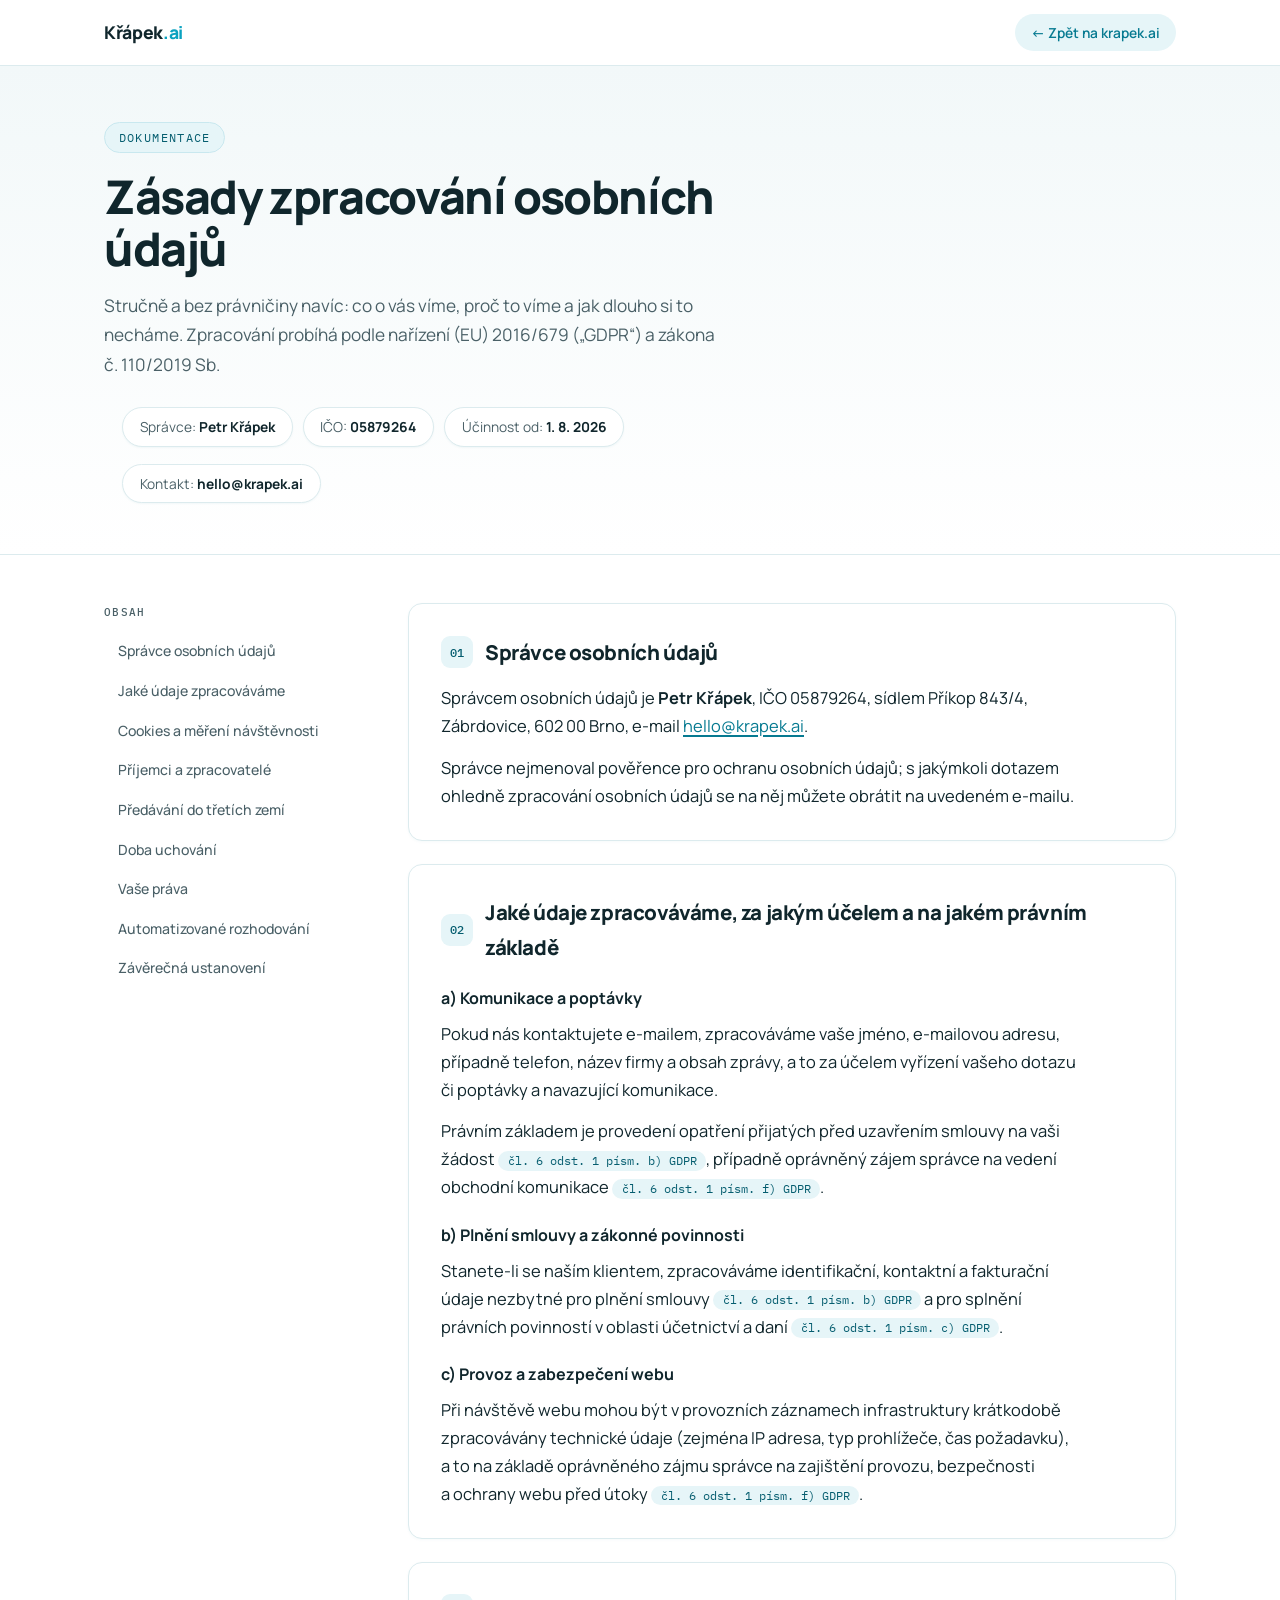
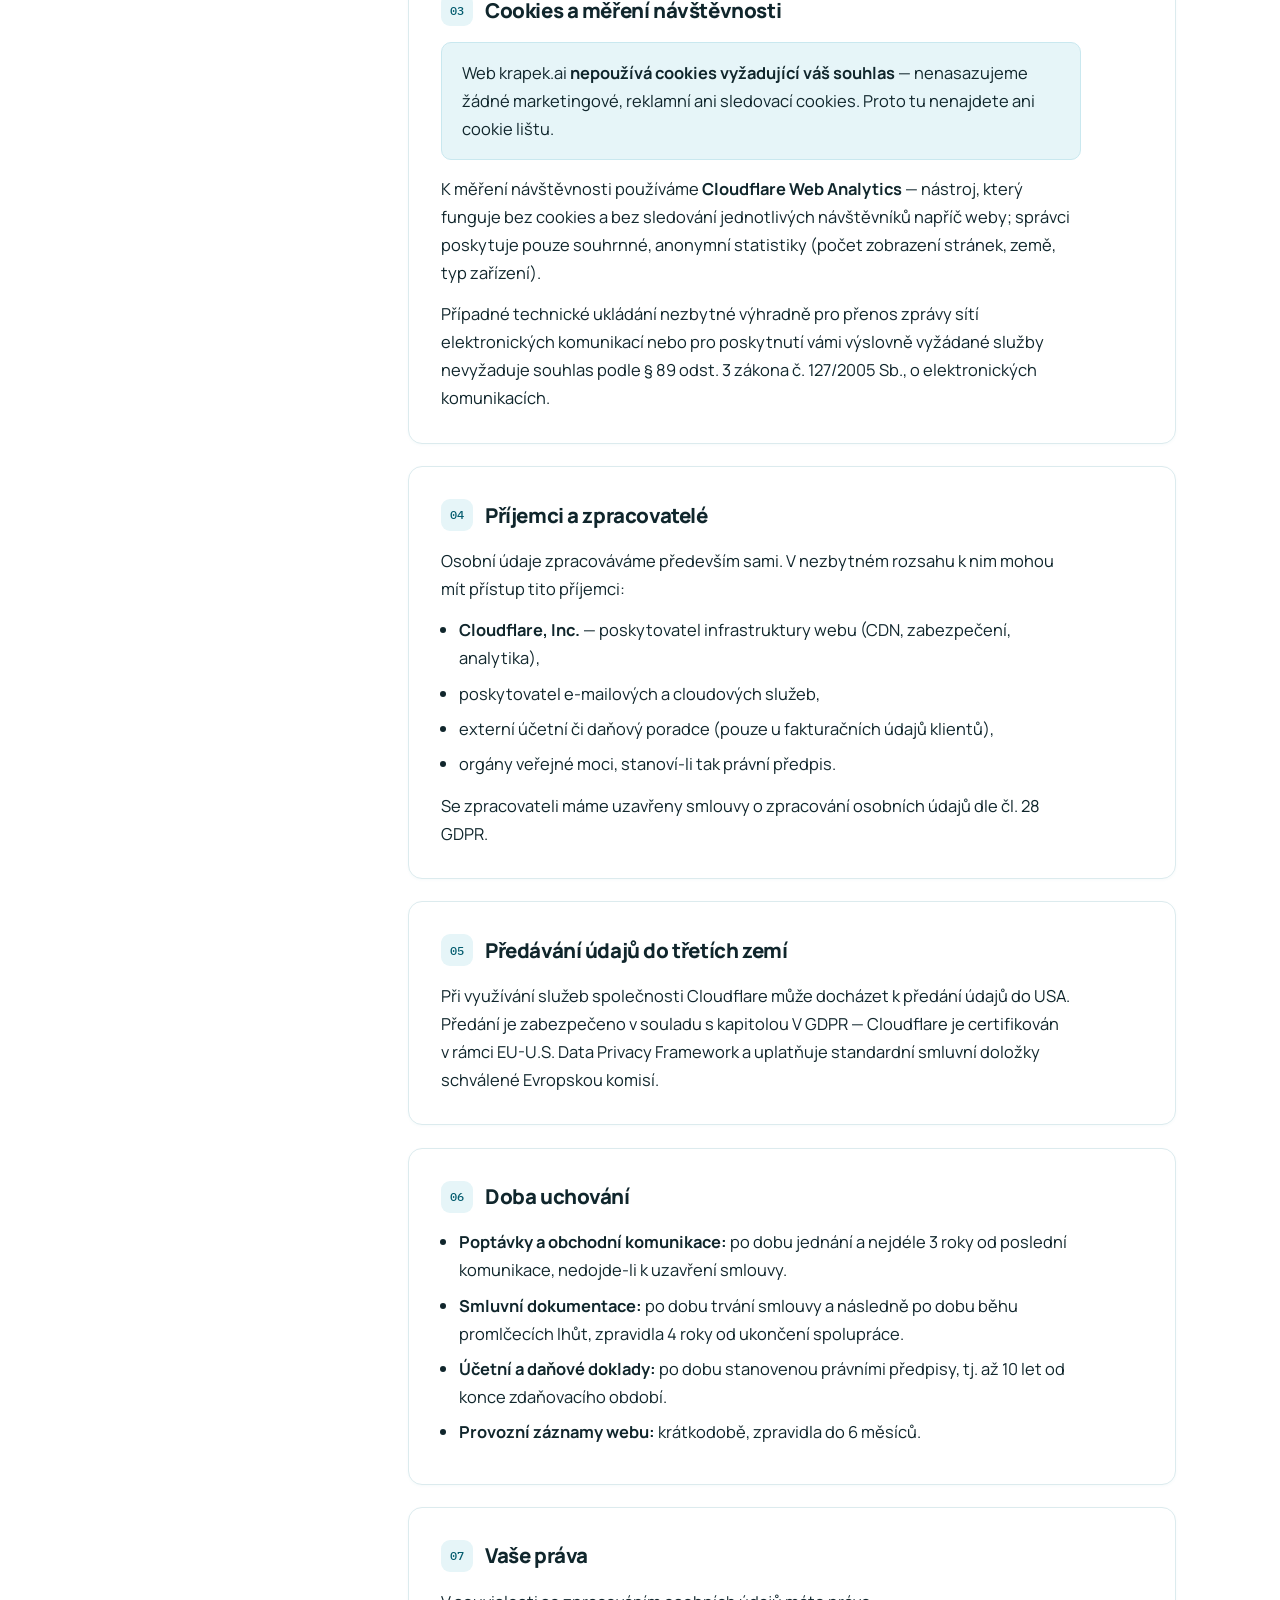
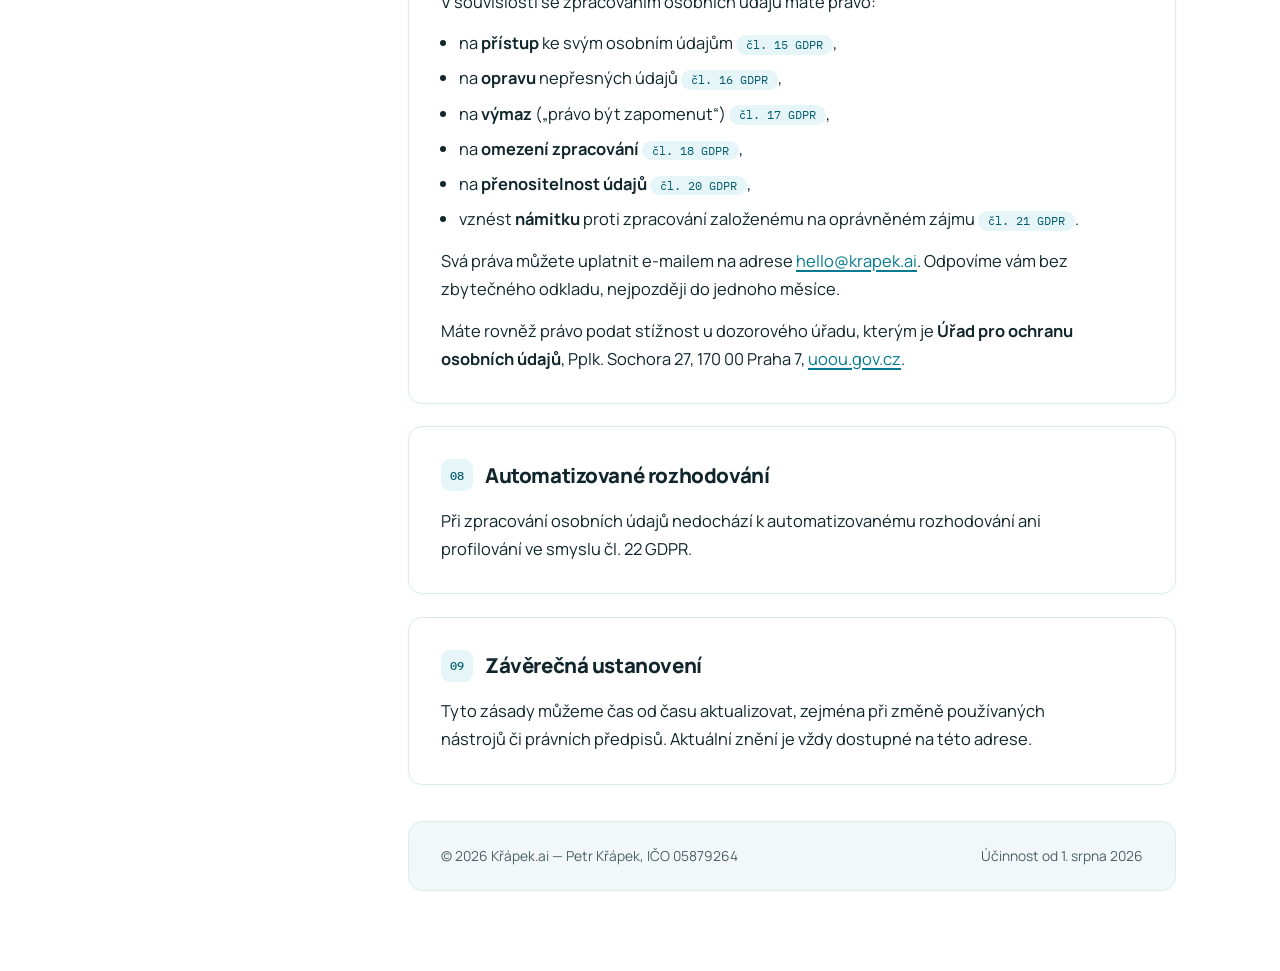
==== index.html @ 49b357d6 "Add files via upload" ====
<!DOCTYPE html>
<html lang="cs">
<head>
<meta charset="UTF-8">
<meta name="viewport" content="width=device-width, initial-scale=1.0">
<title>Zásady zpracování osobních údajů — Křápek.ai</title>
<meta name="description" content="Zásady zpracování osobních údajů webu krapek.ai — kdo je správce, jaké údaje zpracováváme, cookies a vaše práva podle GDPR.">
<meta name="robots" content="index, follow">
<meta name="theme-color" content="#0aa2c0">
<meta name="color-scheme" content="light">
<link rel="canonical" href="https://doc.krapek.ai/">
<link rel="preconnect" href="https://fonts.googleapis.com">
<link rel="preconnect" href="https://fonts.gstatic.com" crossorigin>
<link href="https://fonts.googleapis.com/css2?family=Manrope:wght@400;500;600;700;800&family=IBM+Plex+Mono:wght@400;500&display=swap" rel="stylesheet">
<style>
  :root {
    --ink: #10262c;
    --ink-soft: #4a6067;
    --paper: #ffffff;
    --mist: #f2f8f9;
    --line: #dcebee;
    --teal: #0aa2c0;
    --teal-deep: #067a91;
    --teal-ink: #055d6f;
    --teal-wash: #e6f5f8;
    --sans: "Manrope", system-ui, sans-serif;
    --mono: "IBM Plex Mono", ui-monospace, monospace;
    --radius: 14px;
  }
  * { margin: 0; padding: 0; box-sizing: border-box; }
  html { scroll-behavior: smooth; }
  @media (prefers-reduced-motion: reduce) { html { scroll-behavior: auto; } }
  body {
    font-family: var(--sans);
    background: var(--paper);
    color: var(--ink);
    font-size: 1.03rem;
    line-height: 1.7;
  }
  a { color: var(--teal-deep); text-decoration-thickness: 1.5px; text-underline-offset: 3px; }
  a:hover { color: var(--teal); }
  :focus-visible { outline: 2.5px solid var(--teal); outline-offset: 3px; border-radius: 6px; }

  .top {
    position: sticky;
    top: 0;
    z-index: 10;
    background: rgba(255,255,255,0.92);
    backdrop-filter: blur(8px);
    border-bottom: 1px solid var(--line);
  }
  .top-inner {
    max-width: 70rem;
    margin: 0 auto;
    padding: 0.9rem 1.5rem;
    display: flex;
    align-items: center;
    justify-content: space-between;
    gap: 1rem;
  }
  .wordmark {
    font-weight: 800;
    font-size: 1.1rem;
    color: var(--ink);
    text-decoration: none;
    letter-spacing: -0.02em;
  }
  .wordmark span { color: var(--teal); }
  .back-link {
    font-size: 0.86rem;
    font-weight: 600;
    text-decoration: none;
    color: var(--teal-deep);
    background: var(--teal-wash);
    border-radius: 999px;
    padding: 0.4rem 1rem;
  }
  .back-link:hover { background: #d8eff4; color: var(--teal-ink); }

  .hero {
    background: linear-gradient(180deg, var(--mist) 0%, #ffffff 100%);
    border-bottom: 1px solid var(--line);
  }
  .hero-inner {
    max-width: 70rem;
    margin: 0 auto;
    padding: 3.5rem 1.5rem 2.75rem;
  }
  .eyebrow {
    display: inline-block;
    font-family: var(--mono);
    font-size: 0.72rem;
    text-transform: uppercase;
    letter-spacing: 0.12em;
    color: var(--teal-ink);
    background: var(--teal-wash);
    border: 1px solid #c9e8ef;
    border-radius: 999px;
    padding: 0.3rem 0.85rem;
    margin-bottom: 1.1rem;
  }
  h1 {
    font-weight: 800;
    font-size: clamp(1.9rem, 4.5vw, 2.9rem);
    line-height: 1.12;
    letter-spacing: -0.03em;
    max-width: 22ch;
    margin-bottom: 1rem;
  }
  .hero p.lede {
    max-width: 58ch;
    color: var(--ink-soft);
    font-size: 1.08rem;
    margin-bottom: 1.75rem;
  }
  .record {
    display: flex;
    flex-wrap: wrap;
    gap: 0.6rem;
    list-style: none;
  }
  .record li {
    background: #fff;
    border: 1px solid var(--line);
    border-radius: 999px;
    padding: 0.45rem 1.05rem;
    font-size: 0.86rem;
    color: var(--ink-soft);
    box-shadow: 0 1px 2px rgba(6, 122, 145, 0.05);
  }
  .record li strong { color: var(--ink); font-weight: 700; }

  .shell {
    max-width: 70rem;
    margin: 0 auto;
    padding: 3rem 1.5rem 5rem;
    display: grid;
    grid-template-columns: 15.5rem minmax(0, 1fr);
    gap: 3.5rem;
  }

  nav.toc {
    position: sticky;
    top: 5rem;
    align-self: start;
    font-size: 0.88rem;
  }
  nav.toc h2 {
    font-family: var(--mono);
    font-size: 0.68rem;
    text-transform: uppercase;
    letter-spacing: 0.12em;
    color: var(--ink-soft);
    font-weight: 500;
    margin-bottom: 0.8rem;
  }
  nav.toc ol { list-style: none; }
  nav.toc a {
    display: block;
    padding: 0.42rem 0.9rem;
    border-radius: 8px;
    color: var(--ink-soft);
    font-weight: 500;
    text-decoration: none;
    line-height: 1.35;
  }
  nav.toc a:hover { color: var(--teal-ink); background: var(--teal-wash); }

  main { min-width: 0; }
  section {
    background: #fff;
    border: 1px solid var(--line);
    border-radius: var(--radius);
    padding: 1.9rem 2rem;
    margin-bottom: 1.4rem;
    box-shadow: 0 1px 3px rgba(6, 122, 145, 0.04);
  }
  h2.sec {
    font-weight: 800;
    font-size: 1.28rem;
    letter-spacing: -0.02em;
    margin-bottom: 0.9rem;
    display: flex;
    align-items: center;
    gap: 0.75rem;
  }
  h2.sec .num {
    flex: none;
    width: 2rem;
    height: 2rem;
    display: grid;
    place-items: center;
    background: var(--teal-wash);
    color: var(--teal-ink);
    border-radius: 9px;
    font-family: var(--mono);
    font-size: 0.78rem;
    font-weight: 500;
  }
  h3 {
    font-weight: 700;
    font-size: 1rem;
    margin: 1.3rem 0 0.45rem;
  }
  p { margin-bottom: 0.85rem; max-width: 64ch; }
  p:last-child, ul:last-child { margin-bottom: 0; }
  ul { margin: 0 0 0.85rem 1.15rem; max-width: 62ch; }
  li { margin-bottom: 0.45rem; }
  .basis {
    font-family: var(--mono);
    font-size: 0.72rem;
    color: var(--teal-ink);
    background: var(--teal-wash);
    border-radius: 999px;
    padding: 0.14rem 0.6rem;
    white-space: nowrap;
  }
  .note {
    background: var(--teal-wash);
    border: 1px solid #c9e8ef;
    border-radius: 10px;
    padding: 1rem 1.25rem;
    max-width: 64ch;
    margin-bottom: 0.9rem;
  }
  .note p { margin: 0; }

  footer.doc-foot {
    margin-top: 2.25rem;
    padding: 1.4rem 2rem;
    background: var(--mist);
    border: 1px solid var(--line);
    border-radius: var(--radius);
    font-size: 0.86rem;
    color: var(--ink-soft);
    display: flex;
    flex-wrap: wrap;
    justify-content: space-between;
    gap: 0.75rem;
  }

  @media (max-width: 52rem) {
    .shell { grid-template-columns: 1fr; gap: 2rem; padding-top: 2rem; }
    nav.toc { position: static; }
    nav.toc ol { display: flex; flex-wrap: wrap; gap: 0.15rem 0.35rem; }
    nav.toc a { padding: 0.3rem 0.7rem; background: var(--mist); border-radius: 999px; }
    section { padding: 1.5rem 1.25rem; }
    footer.doc-foot { padding: 1.25rem; }
  }
</style>
</head>
<body>

<header class="top">
  <div class="top-inner">
    <a class="wordmark" href="https://krapek.ai">Křápek<span>.ai</span></a>
    <a class="back-link" href="https://krapek.ai">← Zpět na krapek.ai</a>
  </div>
</header>

<div class="hero">
  <div class="hero-inner">
    <span class="eyebrow">Dokumentace</span>
    <h1>Zásady zpracování osobních údajů</h1>
    <p class="lede">Stručně a bez právničiny navíc: co o vás víme, proč to víme a jak dlouho si to necháme. Zpracování probíhá podle nařízení (EU) 2016/679 („GDPR“) a zákona č.&nbsp;110/2019&nbsp;Sb.</p>
    <ul class="record">
      <li>Správce: <strong>Petr Křápek</strong></li>
      <li>IČO: <strong>05879264</strong></li>
      <li>Účinnost od: <strong>1.&nbsp;8.&nbsp;2026</strong></li>
      <li>Kontakt: <strong>hello@krapek.ai</strong></li>
    </ul>
  </div>
</div>

<div class="shell">

  <nav class="toc" aria-label="Obsah dokumentu">
    <h2>Obsah</h2>
    <ol>
      <li><a href="#spravce">Správce osobních údajů</a></li>
      <li><a href="#udaje">Jaké údaje zpracováváme</a></li>
      <li><a href="#cookies">Cookies a měření návštěvnosti</a></li>
      <li><a href="#prijemci">Příjemci a zpracovatelé</a></li>
      <li><a href="#treti-zeme">Předávání do třetích zemí</a></li>
      <li><a href="#doba">Doba uchování</a></li>
      <li><a href="#prava">Vaše práva</a></li>
      <li><a href="#rozhodovani">Automatizované rozhodování</a></li>
      <li><a href="#zaver">Závěrečná ustanovení</a></li>
    </ol>
  </nav>

  <main>

    <section id="spravce">
      <h2 class="sec"><span class="num">01</span>Správce osobních údajů</h2>
      <p>Správcem osobních údajů je <strong>Petr Křápek</strong>, IČO&nbsp;05879264, sídlem Příkop&nbsp;843/4, Zábrdovice, 602&nbsp;00&nbsp;Brno, e-mail <a href="mailto:hello@krapek.ai">hello@krapek.ai</a>.</p>
      <p>Správce nejmenoval pověřence pro ochranu osobních údajů; s&nbsp;jakýmkoli dotazem ohledně zpracování osobních údajů se na něj můžete obrátit na uvedeném e-mailu.</p>
    </section>

    <section id="udaje">
      <h2 class="sec"><span class="num">02</span>Jaké údaje zpracováváme, za jakým účelem a&nbsp;na jakém právním základě</h2>

      <h3>a) Komunikace a&nbsp;poptávky</h3>
      <p>Pokud nás kontaktujete e-mailem, zpracováváme vaše jméno, e-mailovou adresu, případně telefon, název firmy a&nbsp;obsah zprávy, a&nbsp;to za účelem vyřízení vašeho dotazu či poptávky a&nbsp;navazující komunikace.</p>
      <p>Právním základem je provedení opatření přijatých před uzavřením smlouvy na vaši žádost <span class="basis">čl.&nbsp;6&nbsp;odst.&nbsp;1 písm.&nbsp;b) GDPR</span>, případně oprávněný zájem správce na vedení obchodní komunikace <span class="basis">čl.&nbsp;6&nbsp;odst.&nbsp;1 písm.&nbsp;f) GDPR</span>.</p>

      <h3>b) Plnění smlouvy a&nbsp;zákonné povinnosti</h3>
      <p>Stanete-li se naším klientem, zpracováváme identifikační, kontaktní a&nbsp;fakturační údaje nezbytné pro plnění smlouvy <span class="basis">čl.&nbsp;6&nbsp;odst.&nbsp;1 písm.&nbsp;b) GDPR</span> a&nbsp;pro splnění právních povinností v&nbsp;oblasti účetnictví a&nbsp;daní <span class="basis">čl.&nbsp;6&nbsp;odst.&nbsp;1 písm.&nbsp;c) GDPR</span>.</p>

      <h3>c) Provoz a&nbsp;zabezpečení webu</h3>
      <p>Při návštěvě webu mohou být v&nbsp;provozních záznamech infrastruktury krátkodobě zpracovávány technické údaje (zejména IP&nbsp;adresa, typ prohlížeče, čas požadavku), a&nbsp;to na základě oprávněného zájmu správce na zajištění provozu, bezpečnosti a&nbsp;ochrany webu před útoky <span class="basis">čl.&nbsp;6&nbsp;odst.&nbsp;1 písm.&nbsp;f) GDPR</span>.</p>
    </section>

    <section id="cookies">
      <h2 class="sec"><span class="num">03</span>Cookies a&nbsp;měření návštěvnosti</h2>
      <div class="note">
        <p>Web krapek.ai <strong>nepoužívá cookies vyžadující váš souhlas</strong> — nenasazujeme žádné marketingové, reklamní ani sledovací cookies. Proto tu nenajdete ani cookie lištu.</p>
      </div>
      <p>K&nbsp;měření návštěvnosti používáme <strong>Cloudflare Web Analytics</strong> — nástroj, který funguje bez cookies a&nbsp;bez sledování jednotlivých návštěvníků napříč weby; správci poskytuje pouze souhrnné, anonymní statistiky (počet zobrazení stránek, země, typ zařízení).</p>
      <p>Případné technické ukládání nezbytné výhradně pro přenos zprávy sítí elektronických komunikací nebo pro poskytnutí vámi výslovně vyžádané služby nevyžaduje souhlas podle §&nbsp;89 odst.&nbsp;3 zákona č.&nbsp;127/2005&nbsp;Sb., o&nbsp;elektronických komunikacích.</p>
    </section>

    <section id="prijemci">
      <h2 class="sec"><span class="num">04</span>Příjemci a&nbsp;zpracovatelé</h2>
      <p>Osobní údaje zpracováváme především sami. V&nbsp;nezbytném rozsahu k&nbsp;nim mohou mít přístup tito příjemci:</p>
      <ul>
        <li><strong>Cloudflare,&nbsp;Inc.</strong> — poskytovatel infrastruktury webu (CDN, zabezpečení, analytika),</li>
        <li>poskytovatel e-mailových a&nbsp;cloudových služeb,</li>
        <li>externí účetní či daňový poradce (pouze u&nbsp;fakturačních údajů klientů),</li>
        <li>orgány veřejné moci, stanoví-li tak právní předpis.</li>
      </ul>
      <p>Se zpracovateli máme uzavřeny smlouvy o&nbsp;zpracování osobních údajů dle čl.&nbsp;28 GDPR.</p>
    </section>

    <section id="treti-zeme">
      <h2 class="sec"><span class="num">05</span>Předávání údajů do třetích zemí</h2>
      <p>Při využívání služeb společnosti Cloudflare může docházet k&nbsp;předání údajů do USA. Předání je zabezpečeno v&nbsp;souladu s&nbsp;kapitolou&nbsp;V GDPR — Cloudflare je certifikován v&nbsp;rámci EU-U.S.&nbsp;Data Privacy Framework a&nbsp;uplatňuje standardní smluvní doložky schválené Evropskou komisí.</p>
    </section>

    <section id="doba">
      <h2 class="sec"><span class="num">06</span>Doba uchování</h2>
      <ul>
        <li><strong>Poptávky a&nbsp;obchodní komunikace:</strong> po dobu jednání a&nbsp;nejdéle 3&nbsp;roky od poslední komunikace, nedojde-li k&nbsp;uzavření smlouvy.</li>
        <li><strong>Smluvní dokumentace:</strong> po dobu trvání smlouvy a&nbsp;následně po dobu běhu promlčecích lhůt, zpravidla 4&nbsp;roky od ukončení spolupráce.</li>
        <li><strong>Účetní a&nbsp;daňové doklady:</strong> po dobu stanovenou právními předpisy, tj.&nbsp;až 10&nbsp;let od konce zdaňovacího období.</li>
        <li><strong>Provozní záznamy webu:</strong> krátkodobě, zpravidla do 6&nbsp;měsíců.</li>
      </ul>
    </section>

    <section id="prava">
      <h2 class="sec"><span class="num">07</span>Vaše práva</h2>
      <p>V&nbsp;souvislosti se zpracováním osobních údajů máte právo:</p>
      <ul>
        <li>na <strong>přístup</strong> ke svým osobním údajům <span class="basis">čl.&nbsp;15 GDPR</span>,</li>
        <li>na <strong>opravu</strong> nepřesných údajů <span class="basis">čl.&nbsp;16 GDPR</span>,</li>
        <li>na <strong>výmaz</strong> („právo být zapomenut“) <span class="basis">čl.&nbsp;17 GDPR</span>,</li>
        <li>na <strong>omezení zpracování</strong> <span class="basis">čl.&nbsp;18 GDPR</span>,</li>
        <li>na <strong>přenositelnost údajů</strong> <span class="basis">čl.&nbsp;20 GDPR</span>,</li>
        <li>vznést <strong>námitku</strong> proti zpracování založenému na oprávněném zájmu <span class="basis">čl.&nbsp;21 GDPR</span>.</li>
      </ul>
      <p>Svá práva můžete uplatnit e-mailem na adrese <a href="mailto:hello@krapek.ai">hello@krapek.ai</a>. Odpovíme vám bez zbytečného odkladu, nejpozději do jednoho měsíce.</p>
      <p>Máte rovněž právo podat stížnost u&nbsp;dozorového úřadu, kterým je <strong>Úřad pro ochranu osobních údajů</strong>, Pplk.&nbsp;Sochora&nbsp;27, 170&nbsp;00&nbsp;Praha&nbsp;7, <a href="https://uoou.gov.cz" rel="noopener">uoou.gov.cz</a>.</p>
    </section>

    <section id="rozhodovani">
      <h2 class="sec"><span class="num">08</span>Automatizované rozhodování</h2>
      <p>Při zpracování osobních údajů nedochází k&nbsp;automatizovanému rozhodování ani profilování ve smyslu čl.&nbsp;22 GDPR.</p>
    </section>

    <section id="zaver">
      <h2 class="sec"><span class="num">09</span>Závěrečná ustanovení</h2>
      <p>Tyto zásady můžeme čas od času aktualizovat, zejména při změně používaných nástrojů či právních předpisů. Aktuální znění je vždy dostupné na této adrese.</p>
    </section>

    <footer class="doc-foot">
      <span>© 2026 Křápek.ai — Petr Křápek, IČO 05879264</span>
      <span>Účinnost od 1.&nbsp;srpna&nbsp;2026</span>
    </footer>
  </main>

</div>

</body>
</html>
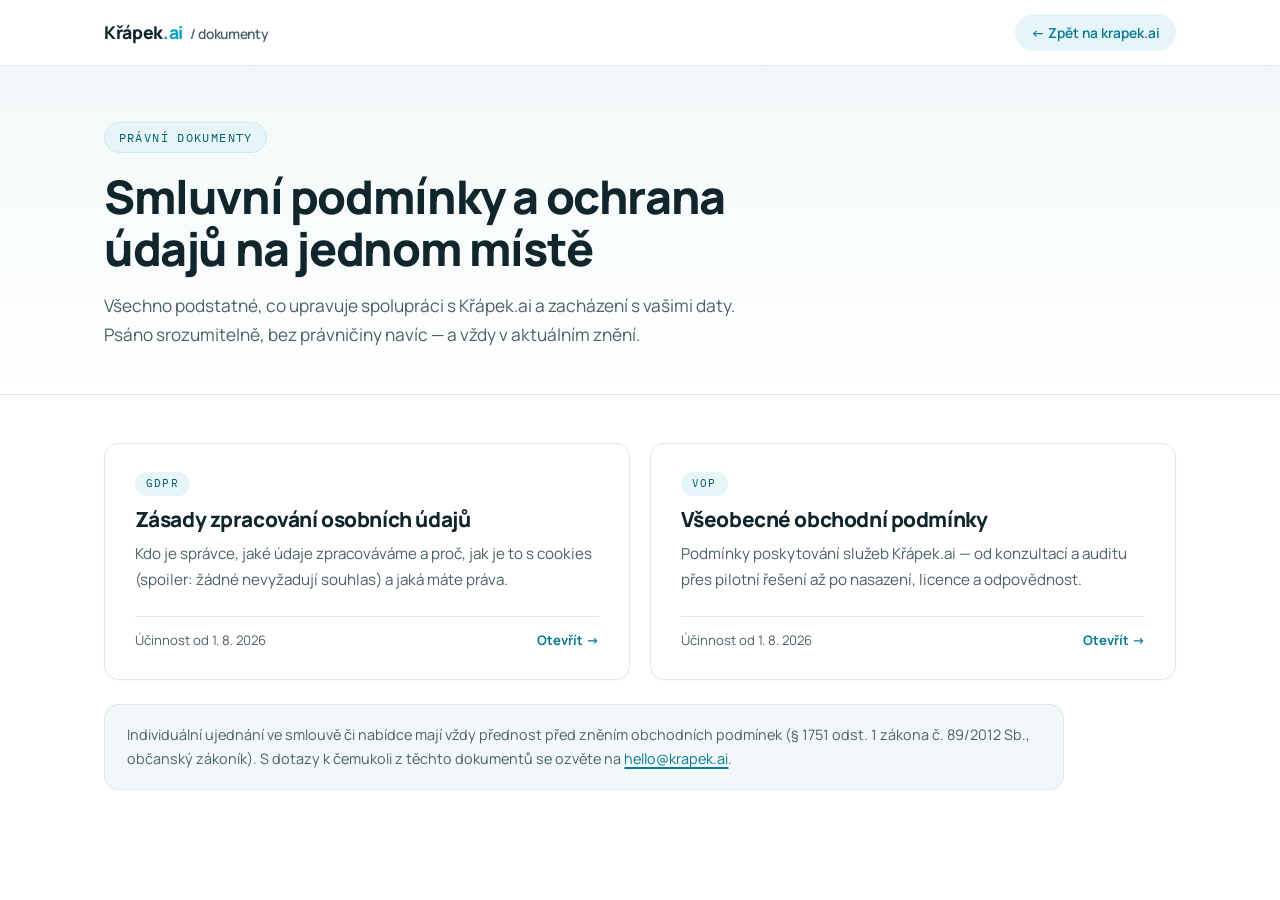
==== commit 56dcd183: "Add files via upload" ====
--- a/index.html
+++ b/index.html
@@ -3,8 +3,8 @@
 <head>
 <meta charset="UTF-8">
 <meta name="viewport" content="width=device-width, initial-scale=1.0">
-<title>Zásady zpracování osobních údajů — Křápek.ai</title>
-<meta name="description" content="Zásady zpracování osobních údajů webu krapek.ai — kdo je správce, jaké údaje zpracováváme, cookies a vaše práva podle GDPR.">
+<title>Právní dokumenty — Křápek.ai</title>
+<meta name="description" content="Právní dokumenty Křápek.ai na jednom místě: zásady zpracování osobních údajů a všeobecné obchodní podmínky.">
 <meta name="robots" content="index, follow">
 <meta name="theme-color" content="#0aa2c0">
 <meta name="color-scheme" content="light">
@@ -12,372 +12,47 @@
 <link rel="preconnect" href="https://fonts.googleapis.com">
 <link rel="preconnect" href="https://fonts.gstatic.com" crossorigin>
 <link href="https://fonts.googleapis.com/css2?family=Manrope:wght@400;500;600;700;800&family=IBM+Plex+Mono:wght@400;500&display=swap" rel="stylesheet">
-<style>
-  :root {
-    --ink: #10262c;
-    --ink-soft: #4a6067;
-    --paper: #ffffff;
-    --mist: #f2f8f9;
-    --line: #dcebee;
-    --teal: #0aa2c0;
-    --teal-deep: #067a91;
-    --teal-ink: #055d6f;
-    --teal-wash: #e6f5f8;
-    --sans: "Manrope", system-ui, sans-serif;
-    --mono: "IBM Plex Mono", ui-monospace, monospace;
-    --radius: 14px;
-  }
-  * { margin: 0; padding: 0; box-sizing: border-box; }
-  html { scroll-behavior: smooth; }
-  @media (prefers-reduced-motion: reduce) { html { scroll-behavior: auto; } }
-  body {
-    font-family: var(--sans);
-    background: var(--paper);
-    color: var(--ink);
-    font-size: 1.03rem;
-    line-height: 1.7;
-  }
-  a { color: var(--teal-deep); text-decoration-thickness: 1.5px; text-underline-offset: 3px; }
-  a:hover { color: var(--teal); }
-  :focus-visible { outline: 2.5px solid var(--teal); outline-offset: 3px; border-radius: 6px; }
-
-  .top {
-    position: sticky;
-    top: 0;
-    z-index: 10;
-    background: rgba(255,255,255,0.92);
-    backdrop-filter: blur(8px);
-    border-bottom: 1px solid var(--line);
-  }
-  .top-inner {
-    max-width: 70rem;
-    margin: 0 auto;
-    padding: 0.9rem 1.5rem;
-    display: flex;
-    align-items: center;
-    justify-content: space-between;
-    gap: 1rem;
-  }
-  .wordmark {
-    font-weight: 800;
-    font-size: 1.1rem;
-    color: var(--ink);
-    text-decoration: none;
-    letter-spacing: -0.02em;
-  }
-  .wordmark span { color: var(--teal); }
-  .back-link {
-    font-size: 0.86rem;
-    font-weight: 600;
-    text-decoration: none;
-    color: var(--teal-deep);
-    background: var(--teal-wash);
-    border-radius: 999px;
-    padding: 0.4rem 1rem;
-  }
-  .back-link:hover { background: #d8eff4; color: var(--teal-ink); }
-
-  .hero {
-    background: linear-gradient(180deg, var(--mist) 0%, #ffffff 100%);
-    border-bottom: 1px solid var(--line);
-  }
-  .hero-inner {
-    max-width: 70rem;
-    margin: 0 auto;
-    padding: 3.5rem 1.5rem 2.75rem;
-  }
-  .eyebrow {
-    display: inline-block;
-    font-family: var(--mono);
-    font-size: 0.72rem;
-    text-transform: uppercase;
-    letter-spacing: 0.12em;
-    color: var(--teal-ink);
-    background: var(--teal-wash);
-    border: 1px solid #c9e8ef;
-    border-radius: 999px;
-    padding: 0.3rem 0.85rem;
-    margin-bottom: 1.1rem;
-  }
-  h1 {
-    font-weight: 800;
-    font-size: clamp(1.9rem, 4.5vw, 2.9rem);
-    line-height: 1.12;
-    letter-spacing: -0.03em;
-    max-width: 22ch;
-    margin-bottom: 1rem;
-  }
-  .hero p.lede {
-    max-width: 58ch;
-    color: var(--ink-soft);
-    font-size: 1.08rem;
-    margin-bottom: 1.75rem;
-  }
-  .record {
-    display: flex;
-    flex-wrap: wrap;
-    gap: 0.6rem;
-    list-style: none;
-  }
-  .record li {
-    background: #fff;
-    border: 1px solid var(--line);
-    border-radius: 999px;
-    padding: 0.45rem 1.05rem;
-    font-size: 0.86rem;
-    color: var(--ink-soft);
-    box-shadow: 0 1px 2px rgba(6, 122, 145, 0.05);
-  }
-  .record li strong { color: var(--ink); font-weight: 700; }
-
-  .shell {
-    max-width: 70rem;
-    margin: 0 auto;
-    padding: 3rem 1.5rem 5rem;
-    display: grid;
-    grid-template-columns: 15.5rem minmax(0, 1fr);
-    gap: 3.5rem;
-  }
-
-  nav.toc {
-    position: sticky;
-    top: 5rem;
-    align-self: start;
-    font-size: 0.88rem;
-  }
-  nav.toc h2 {
-    font-family: var(--mono);
-    font-size: 0.68rem;
-    text-transform: uppercase;
-    letter-spacing: 0.12em;
-    color: var(--ink-soft);
-    font-weight: 500;
-    margin-bottom: 0.8rem;
-  }
-  nav.toc ol { list-style: none; }
-  nav.toc a {
-    display: block;
-    padding: 0.42rem 0.9rem;
-    border-radius: 8px;
-    color: var(--ink-soft);
-    font-weight: 500;
-    text-decoration: none;
-    line-height: 1.35;
-  }
-  nav.toc a:hover { color: var(--teal-ink); background: var(--teal-wash); }
-
-  main { min-width: 0; }
-  section {
-    background: #fff;
-    border: 1px solid var(--line);
-    border-radius: var(--radius);
-    padding: 1.9rem 2rem;
-    margin-bottom: 1.4rem;
-    box-shadow: 0 1px 3px rgba(6, 122, 145, 0.04);
-  }
-  h2.sec {
-    font-weight: 800;
-    font-size: 1.28rem;
-    letter-spacing: -0.02em;
-    margin-bottom: 0.9rem;
-    display: flex;
-    align-items: center;
-    gap: 0.75rem;
-  }
-  h2.sec .num {
-    flex: none;
-    width: 2rem;
-    height: 2rem;
-    display: grid;
-    place-items: center;
-    background: var(--teal-wash);
-    color: var(--teal-ink);
-    border-radius: 9px;
-    font-family: var(--mono);
-    font-size: 0.78rem;
-    font-weight: 500;
-  }
-  h3 {
-    font-weight: 700;
-    font-size: 1rem;
-    margin: 1.3rem 0 0.45rem;
-  }
-  p { margin-bottom: 0.85rem; max-width: 64ch; }
-  p:last-child, ul:last-child { margin-bottom: 0; }
-  ul { margin: 0 0 0.85rem 1.15rem; max-width: 62ch; }
-  li { margin-bottom: 0.45rem; }
-  .basis {
-    font-family: var(--mono);
-    font-size: 0.72rem;
-    color: var(--teal-ink);
-    background: var(--teal-wash);
-    border-radius: 999px;
-    padding: 0.14rem 0.6rem;
-    white-space: nowrap;
-  }
-  .note {
-    background: var(--teal-wash);
-    border: 1px solid #c9e8ef;
-    border-radius: 10px;
-    padding: 1rem 1.25rem;
-    max-width: 64ch;
-    margin-bottom: 0.9rem;
-  }
-  .note p { margin: 0; }
-
-  footer.doc-foot {
-    margin-top: 2.25rem;
-    padding: 1.4rem 2rem;
-    background: var(--mist);
-    border: 1px solid var(--line);
-    border-radius: var(--radius);
-    font-size: 0.86rem;
-    color: var(--ink-soft);
-    display: flex;
-    flex-wrap: wrap;
-    justify-content: space-between;
-    gap: 0.75rem;
-  }
-
-  @media (max-width: 52rem) {
-    .shell { grid-template-columns: 1fr; gap: 2rem; padding-top: 2rem; }
-    nav.toc { position: static; }
-    nav.toc ol { display: flex; flex-wrap: wrap; gap: 0.15rem 0.35rem; }
-    nav.toc a { padding: 0.3rem 0.7rem; background: var(--mist); border-radius: 999px; }
-    section { padding: 1.5rem 1.25rem; }
-    footer.doc-foot { padding: 1.25rem; }
-  }
-</style>
+<link rel="stylesheet" href="assets/style.css">
 </head>
 <body>
 
 <header class="top">
   <div class="top-inner">
-    <a class="wordmark" href="https://krapek.ai">Křápek<span>.ai</span></a>
+    <a class="wordmark" href="https://doc.krapek.ai">Křápek<span>.ai</span><small>/ dokumenty</small></a>
     <a class="back-link" href="https://krapek.ai">← Zpět na krapek.ai</a>
   </div>
 </header>
 
 <div class="hero">
   <div class="hero-inner">
-    <span class="eyebrow">Dokumentace</span>
-    <h1>Zásady zpracování osobních údajů</h1>
-    <p class="lede">Stručně a bez právničiny navíc: co o vás víme, proč to víme a jak dlouho si to necháme. Zpracování probíhá podle nařízení (EU) 2016/679 („GDPR“) a zákona č.&nbsp;110/2019&nbsp;Sb.</p>
-    <ul class="record">
-      <li>Správce: <strong>Petr Křápek</strong></li>
-      <li>IČO: <strong>05879264</strong></li>
-      <li>Účinnost od: <strong>1.&nbsp;8.&nbsp;2026</strong></li>
-      <li>Kontakt: <strong>hello@krapek.ai</strong></li>
-    </ul>
+    <span class="eyebrow">Právní dokumenty</span>
+    <h1>Smluvní podmínky a&nbsp;ochrana údajů na jednom místě</h1>
+    <p class="lede">Všechno podstatné, co upravuje spolupráci s&nbsp;Křápek.ai a&nbsp;zacházení s&nbsp;vašimi daty. Psáno srozumitelně, bez právničiny navíc — a&nbsp;vždy v&nbsp;aktuálním znění.</p>
   </div>
 </div>
 
-<div class="shell">
+<div class="hub">
+  <div class="hub-grid">
 
-  <nav class="toc" aria-label="Obsah dokumentu">
-    <h2>Obsah</h2>
-    <ol>
-      <li><a href="#spravce">Správce osobních údajů</a></li>
-      <li><a href="#udaje">Jaké údaje zpracováváme</a></li>
-      <li><a href="#cookies">Cookies a měření návštěvnosti</a></li>
-      <li><a href="#prijemci">Příjemci a zpracovatelé</a></li>
-      <li><a href="#treti-zeme">Předávání do třetích zemí</a></li>
-      <li><a href="#doba">Doba uchování</a></li>
-      <li><a href="#prava">Vaše práva</a></li>
-      <li><a href="#rozhodovani">Automatizované rozhodování</a></li>
-      <li><a href="#zaver">Závěrečná ustanovení</a></li>
-    </ol>
-  </nav>
+    <a class="doc-card" href="zasady-zpracovani-osobnich-udaju/">
+      <span class="tag">GDPR</span>
+      <h2>Zásady zpracování osobních údajů</h2>
+      <p>Kdo je správce, jaké údaje zpracováváme a&nbsp;proč, jak je to s&nbsp;cookies (spoiler: žádné nevyžadují souhlas) a&nbsp;jaká máte práva.</p>
+      <span class="meta"><span>Účinnost od 1.&nbsp;8.&nbsp;2026</span><span class="open">Otevřít →</span></span>
+    </a>
 
-  <main>
+    <a class="doc-card" href="obchodni-podminky/">
+      <span class="tag">VOP</span>
+      <h2>Všeobecné obchodní podmínky</h2>
+      <p>Podmínky poskytování služeb Křápek.ai — od konzultací a&nbsp;auditu přes pilotní řešení až po nasazení, licence a&nbsp;odpovědnost.</p>
+      <span class="meta"><span>Účinnost od 1.&nbsp;8.&nbsp;2026</span><span class="open">Otevřít →</span></span>
+    </a>
 
-    <section id="spravce">
-      <h2 class="sec"><span class="num">01</span>Správce osobních údajů</h2>
-      <p>Správcem osobních údajů je <strong>Petr Křápek</strong>, IČO&nbsp;05879264, sídlem Příkop&nbsp;843/4, Zábrdovice, 602&nbsp;00&nbsp;Brno, e-mail <a href="mailto:hello@krapek.ai">hello@krapek.ai</a>.</p>
-      <p>Správce nejmenoval pověřence pro ochranu osobních údajů; s&nbsp;jakýmkoli dotazem ohledně zpracování osobních údajů se na něj můžete obrátit na uvedeném e-mailu.</p>
-    </section>
+  </div>
 
-    <section id="udaje">
-      <h2 class="sec"><span class="num">02</span>Jaké údaje zpracováváme, za jakým účelem a&nbsp;na jakém právním základě</h2>
-
-      <h3>a) Komunikace a&nbsp;poptávky</h3>
-      <p>Pokud nás kontaktujete e-mailem, zpracováváme vaše jméno, e-mailovou adresu, případně telefon, název firmy a&nbsp;obsah zprávy, a&nbsp;to za účelem vyřízení vašeho dotazu či poptávky a&nbsp;navazující komunikace.</p>
-      <p>Právním základem je provedení opatření přijatých před uzavřením smlouvy na vaši žádost <span class="basis">čl.&nbsp;6&nbsp;odst.&nbsp;1 písm.&nbsp;b) GDPR</span>, případně oprávněný zájem správce na vedení obchodní komunikace <span class="basis">čl.&nbsp;6&nbsp;odst.&nbsp;1 písm.&nbsp;f) GDPR</span>.</p>
-
-      <h3>b) Plnění smlouvy a&nbsp;zákonné povinnosti</h3>
-      <p>Stanete-li se naším klientem, zpracováváme identifikační, kontaktní a&nbsp;fakturační údaje nezbytné pro plnění smlouvy <span class="basis">čl.&nbsp;6&nbsp;odst.&nbsp;1 písm.&nbsp;b) GDPR</span> a&nbsp;pro splnění právních povinností v&nbsp;oblasti účetnictví a&nbsp;daní <span class="basis">čl.&nbsp;6&nbsp;odst.&nbsp;1 písm.&nbsp;c) GDPR</span>.</p>
-
-      <h3>c) Provoz a&nbsp;zabezpečení webu</h3>
-      <p>Při návštěvě webu mohou být v&nbsp;provozních záznamech infrastruktury krátkodobě zpracovávány technické údaje (zejména IP&nbsp;adresa, typ prohlížeče, čas požadavku), a&nbsp;to na základě oprávněného zájmu správce na zajištění provozu, bezpečnosti a&nbsp;ochrany webu před útoky <span class="basis">čl.&nbsp;6&nbsp;odst.&nbsp;1 písm.&nbsp;f) GDPR</span>.</p>
-    </section>
-
-    <section id="cookies">
-      <h2 class="sec"><span class="num">03</span>Cookies a&nbsp;měření návštěvnosti</h2>
-      <div class="note">
-        <p>Web krapek.ai <strong>nepoužívá cookies vyžadující váš souhlas</strong> — nenasazujeme žádné marketingové, reklamní ani sledovací cookies. Proto tu nenajdete ani cookie lištu.</p>
-      </div>
-      <p>K&nbsp;měření návštěvnosti používáme <strong>Cloudflare Web Analytics</strong> — nástroj, který funguje bez cookies a&nbsp;bez sledování jednotlivých návštěvníků napříč weby; správci poskytuje pouze souhrnné, anonymní statistiky (počet zobrazení stránek, země, typ zařízení).</p>
-      <p>Případné technické ukládání nezbytné výhradně pro přenos zprávy sítí elektronických komunikací nebo pro poskytnutí vámi výslovně vyžádané služby nevyžaduje souhlas podle §&nbsp;89 odst.&nbsp;3 zákona č.&nbsp;127/2005&nbsp;Sb., o&nbsp;elektronických komunikacích.</p>
-    </section>
-
-    <section id="prijemci">
-      <h2 class="sec"><span class="num">04</span>Příjemci a&nbsp;zpracovatelé</h2>
-      <p>Osobní údaje zpracováváme především sami. V&nbsp;nezbytném rozsahu k&nbsp;nim mohou mít přístup tito příjemci:</p>
-      <ul>
-        <li><strong>Cloudflare,&nbsp;Inc.</strong> — poskytovatel infrastruktury webu (CDN, zabezpečení, analytika),</li>
-        <li>poskytovatel e-mailových a&nbsp;cloudových služeb,</li>
-        <li>externí účetní či daňový poradce (pouze u&nbsp;fakturačních údajů klientů),</li>
-        <li>orgány veřejné moci, stanoví-li tak právní předpis.</li>
-      </ul>
-      <p>Se zpracovateli máme uzavřeny smlouvy o&nbsp;zpracování osobních údajů dle čl.&nbsp;28 GDPR.</p>
-    </section>
-
-    <section id="treti-zeme">
-      <h2 class="sec"><span class="num">05</span>Předávání údajů do třetích zemí</h2>
-      <p>Při využívání služeb společnosti Cloudflare může docházet k&nbsp;předání údajů do USA. Předání je zabezpečeno v&nbsp;souladu s&nbsp;kapitolou&nbsp;V GDPR — Cloudflare je certifikován v&nbsp;rámci EU-U.S.&nbsp;Data Privacy Framework a&nbsp;uplatňuje standardní smluvní doložky schválené Evropskou komisí.</p>
-    </section>
-
-    <section id="doba">
-      <h2 class="sec"><span class="num">06</span>Doba uchování</h2>
-      <ul>
-        <li><strong>Poptávky a&nbsp;obchodní komunikace:</strong> po dobu jednání a&nbsp;nejdéle 3&nbsp;roky od poslední komunikace, nedojde-li k&nbsp;uzavření smlouvy.</li>
-        <li><strong>Smluvní dokumentace:</strong> po dobu trvání smlouvy a&nbsp;následně po dobu běhu promlčecích lhůt, zpravidla 4&nbsp;roky od ukončení spolupráce.</li>
-        <li><strong>Účetní a&nbsp;daňové doklady:</strong> po dobu stanovenou právními předpisy, tj.&nbsp;až 10&nbsp;let od konce zdaňovacího období.</li>
-        <li><strong>Provozní záznamy webu:</strong> krátkodobě, zpravidla do 6&nbsp;měsíců.</li>
-      </ul>
-    </section>
-
-    <section id="prava">
-      <h2 class="sec"><span class="num">07</span>Vaše práva</h2>
-      <p>V&nbsp;souvislosti se zpracováním osobních údajů máte právo:</p>
-      <ul>
-        <li>na <strong>přístup</strong> ke svým osobním údajům <span class="basis">čl.&nbsp;15 GDPR</span>,</li>
-        <li>na <strong>opravu</strong> nepřesných údajů <span class="basis">čl.&nbsp;16 GDPR</span>,</li>
-        <li>na <strong>výmaz</strong> („právo být zapomenut“) <span class="basis">čl.&nbsp;17 GDPR</span>,</li>
-        <li>na <strong>omezení zpracování</strong> <span class="basis">čl.&nbsp;18 GDPR</span>,</li>
-        <li>na <strong>přenositelnost údajů</strong> <span class="basis">čl.&nbsp;20 GDPR</span>,</li>
-        <li>vznést <strong>námitku</strong> proti zpracování založenému na oprávněném zájmu <span class="basis">čl.&nbsp;21 GDPR</span>.</li>
-      </ul>
-      <p>Svá práva můžete uplatnit e-mailem na adrese <a href="mailto:hello@krapek.ai">hello@krapek.ai</a>. Odpovíme vám bez zbytečného odkladu, nejpozději do jednoho měsíce.</p>
-      <p>Máte rovněž právo podat stížnost u&nbsp;dozorového úřadu, kterým je <strong>Úřad pro ochranu osobních údajů</strong>, Pplk.&nbsp;Sochora&nbsp;27, 170&nbsp;00&nbsp;Praha&nbsp;7, <a href="https://uoou.gov.cz" rel="noopener">uoou.gov.cz</a>.</p>
-    </section>
-
-    <section id="rozhodovani">
-      <h2 class="sec"><span class="num">08</span>Automatizované rozhodování</h2>
-      <p>Při zpracování osobních údajů nedochází k&nbsp;automatizovanému rozhodování ani profilování ve smyslu čl.&nbsp;22 GDPR.</p>
-    </section>
-
-    <section id="zaver">
-      <h2 class="sec"><span class="num">09</span>Závěrečná ustanovení</h2>
-      <p>Tyto zásady můžeme čas od času aktualizovat, zejména při změně používaných nástrojů či právních předpisů. Aktuální znění je vždy dostupné na této adrese.</p>
-    </section>
-
-    <footer class="doc-foot">
-      <span>© 2026 Křápek.ai — Petr Křápek, IČO 05879264</span>
-      <span>Účinnost od 1.&nbsp;srpna&nbsp;2026</span>
-    </footer>
-  </main>
-
+  <div class="hub-note">
+    Individuální ujednání ve smlouvě či nabídce mají vždy přednost před zněním obchodních podmínek (§&nbsp;1751 odst.&nbsp;1 zákona č.&nbsp;89/2012&nbsp;Sb., občanský zákoník). S&nbsp;dotazy k&nbsp;čemukoli z&nbsp;těchto dokumentů se ozvěte na <a href="mailto:hello@krapek.ai">hello@krapek.ai</a>.
+  </div>
 </div>
 
 </body>
--- a/assets/style.css
+++ b/assets/style.css
@@ -0,0 +1,327 @@
+/* doc.krapek.ai — sdílené styly */
+:root {
+  --ink: #10262c;
+  --ink-soft: #4a6067;
+  --paper: #ffffff;
+  --mist: #f2f8f9;
+  --line: #dcebee;
+  --teal: #0aa2c0;
+  --teal-deep: #067a91;
+  --teal-ink: #055d6f;
+  --teal-wash: #e6f5f8;
+  --sans: "Manrope", system-ui, sans-serif;
+  --mono: "IBM Plex Mono", ui-monospace, monospace;
+  --radius: 14px;
+}
+* { margin: 0; padding: 0; box-sizing: border-box; }
+html { scroll-behavior: smooth; }
+@media (prefers-reduced-motion: reduce) { html { scroll-behavior: auto; } }
+body {
+  font-family: var(--sans);
+  background: var(--paper);
+  color: var(--ink);
+  font-size: 1.03rem;
+  line-height: 1.7;
+}
+a { color: var(--teal-deep); text-decoration-thickness: 1.5px; text-underline-offset: 3px; }
+a:hover { color: var(--teal); }
+:focus-visible { outline: 2.5px solid var(--teal); outline-offset: 3px; border-radius: 6px; }
+
+/* Hlavička */
+.top {
+  position: sticky;
+  top: 0;
+  z-index: 10;
+  background: rgba(255,255,255,0.92);
+  backdrop-filter: blur(8px);
+  border-bottom: 1px solid var(--line);
+}
+.top-inner {
+  max-width: 70rem;
+  margin: 0 auto;
+  padding: 0.9rem 1.5rem;
+  display: flex;
+  align-items: center;
+  justify-content: space-between;
+  gap: 1rem;
+}
+.wordmark {
+  font-weight: 800;
+  font-size: 1.1rem;
+  color: var(--ink);
+  text-decoration: none;
+  letter-spacing: -0.02em;
+}
+.wordmark span { color: var(--teal); }
+.wordmark small {
+  font-weight: 600;
+  font-size: 0.78em;
+  color: var(--ink-soft);
+  margin-left: 0.45rem;
+}
+.back-link {
+  font-size: 0.86rem;
+  font-weight: 600;
+  text-decoration: none;
+  color: var(--teal-deep);
+  background: var(--teal-wash);
+  border-radius: 999px;
+  padding: 0.4rem 1rem;
+  white-space: nowrap;
+}
+.back-link:hover { background: #d8eff4; color: var(--teal-ink); }
+
+/* Hero */
+.hero {
+  background: linear-gradient(180deg, var(--mist) 0%, #ffffff 100%);
+  border-bottom: 1px solid var(--line);
+}
+.hero-inner {
+  max-width: 70rem;
+  margin: 0 auto;
+  padding: 3.5rem 1.5rem 2.75rem;
+}
+.eyebrow {
+  display: inline-block;
+  font-family: var(--mono);
+  font-size: 0.72rem;
+  text-transform: uppercase;
+  letter-spacing: 0.12em;
+  color: var(--teal-ink);
+  background: var(--teal-wash);
+  border: 1px solid #c9e8ef;
+  border-radius: 999px;
+  padding: 0.3rem 0.85rem;
+  margin-bottom: 1.1rem;
+}
+h1 {
+  font-weight: 800;
+  font-size: clamp(1.9rem, 4.5vw, 2.9rem);
+  line-height: 1.12;
+  letter-spacing: -0.03em;
+  max-width: 24ch;
+  margin-bottom: 1rem;
+}
+.hero p.lede {
+  max-width: 58ch;
+  color: var(--ink-soft);
+  font-size: 1.08rem;
+  margin-bottom: 1.75rem;
+}
+.hero p.lede:last-child { margin-bottom: 0; }
+.record {
+  display: flex;
+  flex-wrap: wrap;
+  gap: 0.6rem;
+  list-style: none;
+}
+.record li {
+  background: #fff;
+  border: 1px solid var(--line);
+  border-radius: 999px;
+  padding: 0.45rem 1.05rem;
+  font-size: 0.86rem;
+  color: var(--ink-soft);
+  box-shadow: 0 1px 2px rgba(6, 122, 145, 0.05);
+}
+.record li strong { color: var(--ink); font-weight: 700; }
+
+/* Rozcestník dokumentů */
+.hub {
+  max-width: 70rem;
+  margin: 0 auto;
+  padding: 3rem 1.5rem 5rem;
+}
+.hub-grid {
+  display: grid;
+  grid-template-columns: repeat(auto-fit, minmax(19rem, 1fr));
+  gap: 1.25rem;
+  margin-bottom: 1.5rem;
+}
+.doc-card {
+  display: flex;
+  flex-direction: column;
+  gap: 0.6rem;
+  background: #fff;
+  border: 1px solid var(--line);
+  border-radius: var(--radius);
+  padding: 1.75rem 1.85rem;
+  text-decoration: none;
+  color: var(--ink);
+  box-shadow: 0 1px 3px rgba(6, 122, 145, 0.04);
+  transition: border-color 120ms ease, box-shadow 120ms ease, transform 120ms ease;
+}
+.doc-card:hover {
+  border-color: #b9e2ea;
+  box-shadow: 0 6px 18px rgba(6, 122, 145, 0.10);
+  transform: translateY(-2px);
+  color: var(--ink);
+}
+@media (prefers-reduced-motion: reduce) { .doc-card { transition: none; } .doc-card:hover { transform: none; } }
+.doc-card .tag {
+  align-self: flex-start;
+  font-family: var(--mono);
+  font-size: 0.66rem;
+  text-transform: uppercase;
+  letter-spacing: 0.12em;
+  color: var(--teal-ink);
+  background: var(--teal-wash);
+  border-radius: 999px;
+  padding: 0.2rem 0.7rem;
+}
+.doc-card h2 {
+  font-weight: 800;
+  font-size: 1.3rem;
+  letter-spacing: -0.02em;
+  line-height: 1.25;
+}
+.doc-card p { color: var(--ink-soft); font-size: 0.95rem; }
+.doc-card .meta {
+  margin-top: auto;
+  padding-top: 0.75rem;
+  display: flex;
+  justify-content: space-between;
+  align-items: baseline;
+  gap: 0.75rem;
+  font-size: 0.82rem;
+  color: var(--ink-soft);
+  border-top: 1px solid var(--line);
+}
+.doc-card .open {
+  font-weight: 700;
+  color: var(--teal-deep);
+  white-space: nowrap;
+}
+.hub-note {
+  background: var(--mist);
+  border: 1px solid var(--line);
+  border-radius: var(--radius);
+  padding: 1.1rem 1.4rem;
+  font-size: 0.9rem;
+  color: var(--ink-soft);
+  max-width: 60rem;
+}
+
+/* Rozvržení dokumentu */
+.shell {
+  max-width: 70rem;
+  margin: 0 auto;
+  padding: 3rem 1.5rem 5rem;
+  display: grid;
+  grid-template-columns: 15.5rem minmax(0, 1fr);
+  gap: 3.5rem;
+}
+nav.toc {
+  position: sticky;
+  top: 5rem;
+  align-self: start;
+  font-size: 0.88rem;
+}
+nav.toc h2 {
+  font-family: var(--mono);
+  font-size: 0.68rem;
+  text-transform: uppercase;
+  letter-spacing: 0.12em;
+  color: var(--ink-soft);
+  font-weight: 500;
+  margin-bottom: 0.8rem;
+}
+nav.toc ol { list-style: none; }
+nav.toc a {
+  display: block;
+  padding: 0.42rem 0.9rem;
+  border-radius: 8px;
+  color: var(--ink-soft);
+  font-weight: 500;
+  text-decoration: none;
+  line-height: 1.35;
+}
+nav.toc a:hover { color: var(--teal-ink); background: var(--teal-wash); }
+
+main { min-width: 0; }
+section {
+  background: #fff;
+  border: 1px solid var(--line);
+  border-radius: var(--radius);
+  padding: 1.9rem 2rem;
+  margin-bottom: 1.4rem;
+  box-shadow: 0 1px 3px rgba(6, 122, 145, 0.04);
+}
+h2.sec {
+  font-weight: 800;
+  font-size: 1.28rem;
+  letter-spacing: -0.02em;
+  margin-bottom: 0.9rem;
+  display: flex;
+  align-items: center;
+  gap: 0.75rem;
+}
+h2.sec .num {
+  flex: none;
+  width: 2rem;
+  height: 2rem;
+  display: grid;
+  place-items: center;
+  background: var(--teal-wash);
+  color: var(--teal-ink);
+  border-radius: 9px;
+  font-family: var(--mono);
+  font-size: 0.78rem;
+  font-weight: 500;
+}
+h3 {
+  font-weight: 700;
+  font-size: 1rem;
+  margin: 1.3rem 0 0.45rem;
+}
+p { margin-bottom: 0.85rem; max-width: 64ch; }
+p:last-child, ul:last-child, ol.legal:last-child { margin-bottom: 0; }
+ul { margin: 0 0 0.85rem 1.15rem; max-width: 62ch; }
+li { margin-bottom: 0.45rem; }
+ol.legal {
+  margin: 0 0 0.85rem 1.35rem;
+  max-width: 62ch;
+}
+ol.legal > li { margin-bottom: 0.6rem; padding-left: 0.2rem; }
+.basis {
+  font-family: var(--mono);
+  font-size: 0.72rem;
+  color: var(--teal-ink);
+  background: var(--teal-wash);
+  border-radius: 999px;
+  padding: 0.14rem 0.6rem;
+  white-space: nowrap;
+}
+.note {
+  background: var(--teal-wash);
+  border: 1px solid #c9e8ef;
+  border-radius: 10px;
+  padding: 1rem 1.25rem;
+  max-width: 64ch;
+  margin-bottom: 0.9rem;
+}
+.note p { margin: 0; }
+
+footer.doc-foot {
+  margin-top: 2.25rem;
+  padding: 1.4rem 2rem;
+  background: var(--mist);
+  border: 1px solid var(--line);
+  border-radius: var(--radius);
+  font-size: 0.86rem;
+  color: var(--ink-soft);
+  display: flex;
+  flex-wrap: wrap;
+  justify-content: space-between;
+  gap: 0.75rem;
+}
+footer.doc-foot nav { display: flex; gap: 1rem; flex-wrap: wrap; }
+
+@media (max-width: 52rem) {
+  .shell { grid-template-columns: 1fr; gap: 2rem; padding-top: 2rem; }
+  nav.toc { position: static; }
+  nav.toc ol { display: flex; flex-wrap: wrap; gap: 0.15rem 0.35rem; }
+  nav.toc a { padding: 0.3rem 0.7rem; background: var(--mist); border-radius: 999px; }
+  section { padding: 1.5rem 1.25rem; }
+  footer.doc-foot { padding: 1.25rem; }
+}
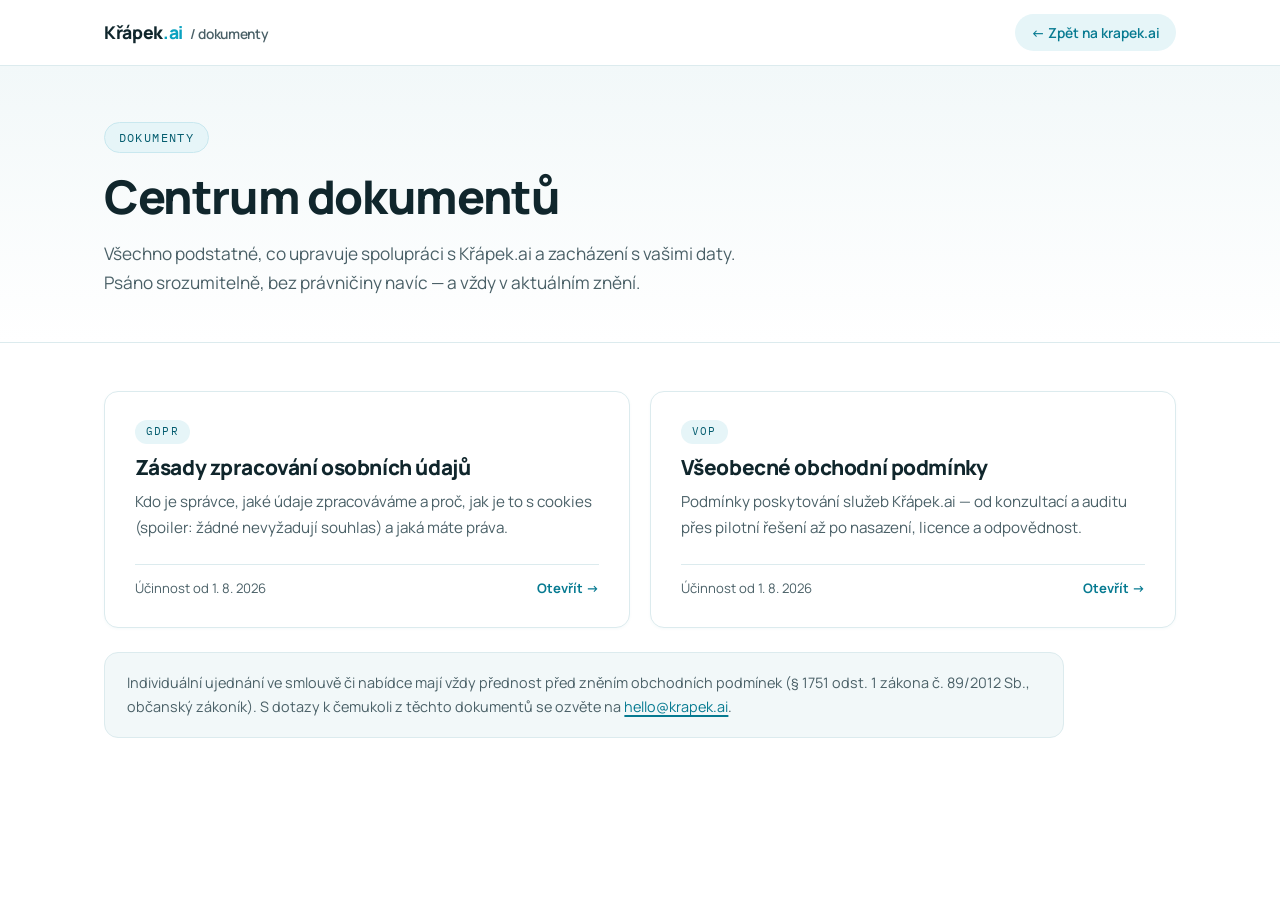
==== commit eda8b4b8: "Update header content in index.html" ====
--- a/index.html
+++ b/index.html
@@ -25,8 +25,8 @@
 
 <div class="hero">
   <div class="hero-inner">
-    <span class="eyebrow">Právní dokumenty</span>
-    <h1>Smluvní podmínky a&nbsp;ochrana údajů na jednom místě</h1>
+    <span class="eyebrow">Dokumenty</span>
+    <h1>Centrum dokumentů</h1>
     <p class="lede">Všechno podstatné, co upravuje spolupráci s&nbsp;Křápek.ai a&nbsp;zacházení s&nbsp;vašimi daty. Psáno srozumitelně, bez právničiny navíc — a&nbsp;vždy v&nbsp;aktuálním znění.</p>
   </div>
 </div>
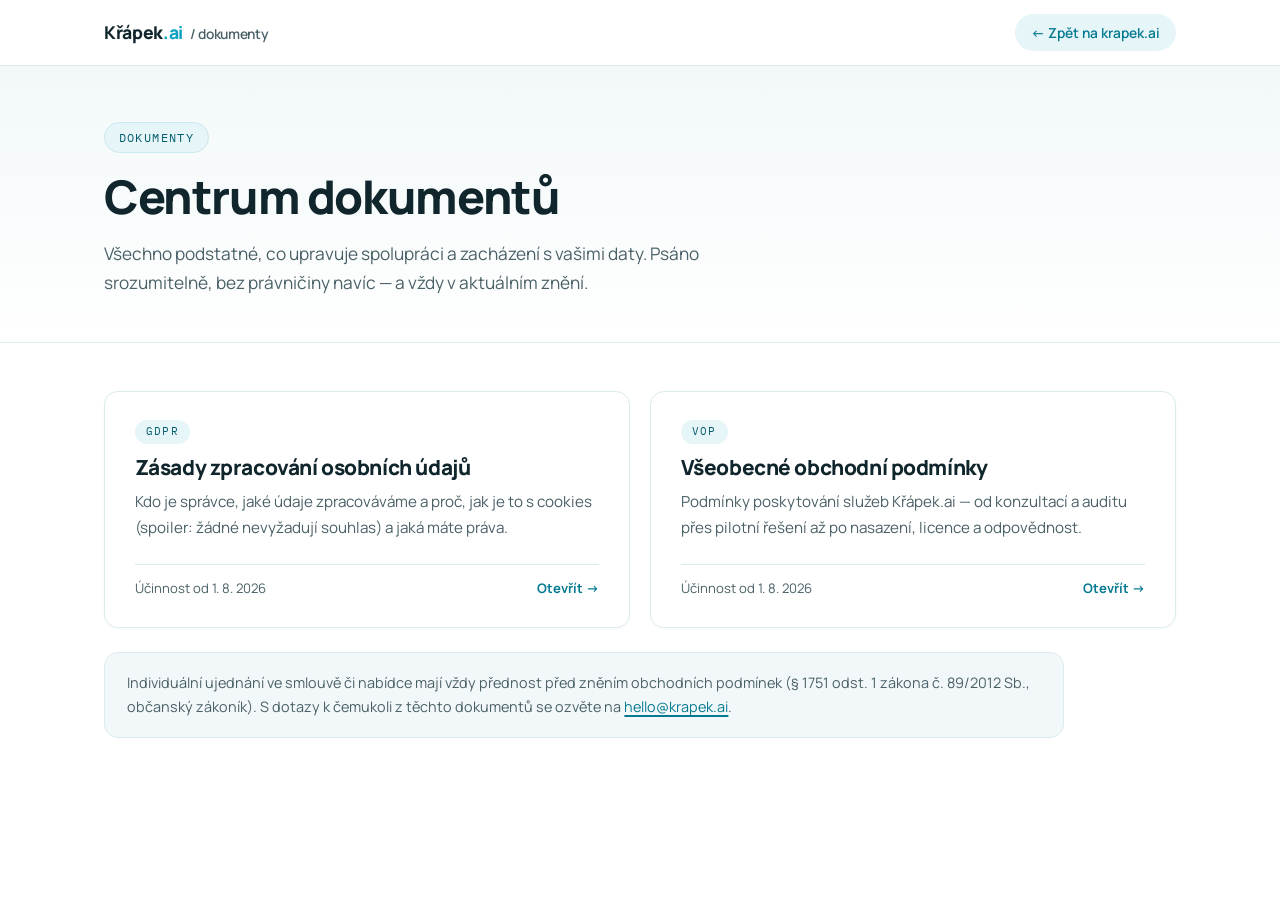
==== commit cdd3e7eb: "Update lede paragraph in index.html" ====
--- a/index.html
+++ b/index.html
@@ -27,7 +27,7 @@
   <div class="hero-inner">
     <span class="eyebrow">Dokumenty</span>
     <h1>Centrum dokumentů</h1>
-    <p class="lede">Všechno podstatné, co upravuje spolupráci s&nbsp;Křápek.ai a&nbsp;zacházení s&nbsp;vašimi daty. Psáno srozumitelně, bez právničiny navíc — a&nbsp;vždy v&nbsp;aktuálním znění.</p>
+    <p class="lede">Všechno podstatné, co upravuje spolupráci a&nbsp;zacházení s&nbsp;vašimi daty. Psáno srozumitelně, bez právničiny navíc — a&nbsp;vždy v&nbsp;aktuálním znění.</p>
   </div>
 </div>
 
